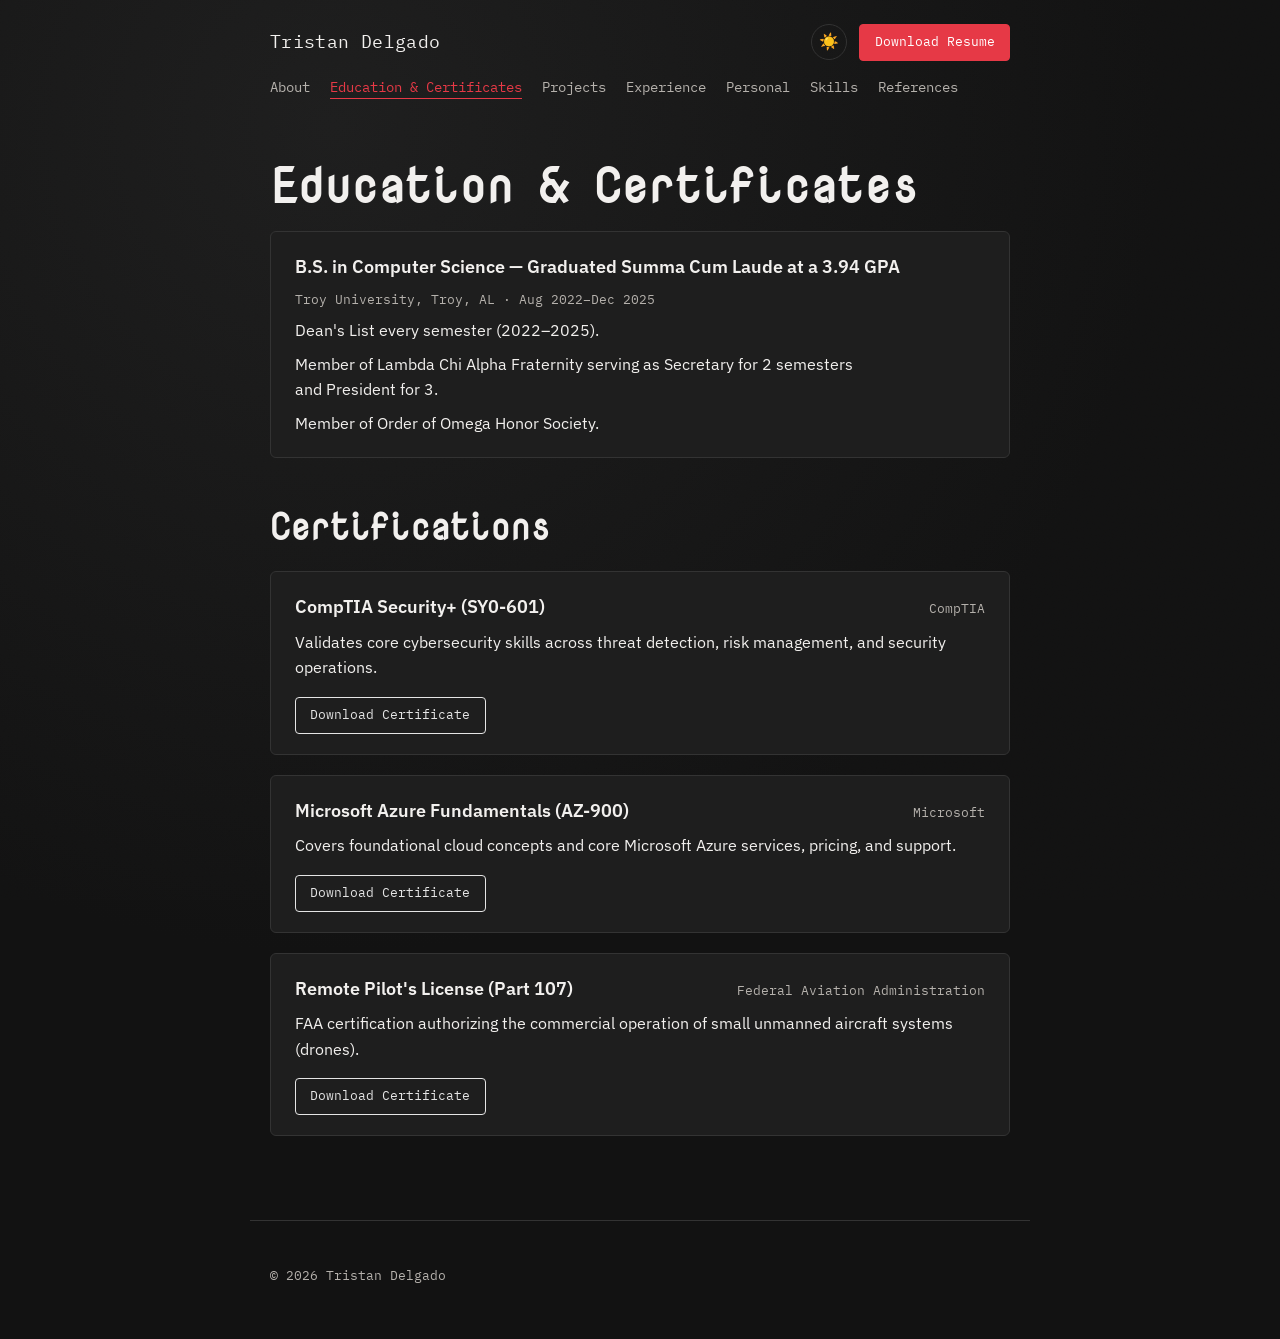
==== html/education.html @ 0bd562ab "Updated color scheme" ====
<!DOCTYPE html>
<html lang="en-US">
<head>
    <script>
(function () {
    try {
        if (localStorage.getItem('theme') === 'light') {
            document.documentElement.setAttribute('data-theme', 'light');
        }
    } catch (e) {}
})();
    </script>
    <title>Education & Certificates — Tristan Delgado</title>
    <link rel="icon" type="image/png" href="../images/favicon.png">

    <link rel="stylesheet" type="text/css" href="../css/main.css">
    <meta charset="UTF-8">
    <meta http-equiv="X-UA-Compatible" content="IE=edge">
    <meta name="viewport" content="width=device-width, initial-scale=1.0">
</head>
<body>
    <header class="site-header">
        <div class="header-top">
            <a class="logo" href="../index.html">Tristan Delgado</a>
            <div class="header-actions">
                <button class="theme-toggle" id="theme-toggle" type="button" aria-label="Switch to light mode" aria-pressed="true">☀️</button>
                <a class="btn" href="../files/Tristan%20Delgado%20Resume_07.31.2026.pdf" download="Tristan Delgado Resume.pdf">Download Resume</a>
            </div>
        </div>
        <nav class="site-nav">
            <ul>
                <li><a href="../index.html">About</a></li>
                <li><a href="education.html">Education &amp; Certificates</a></li>
                <li><a href="projects.html">Projects</a></li>
                <li><a href="experience.html">Experience</a></li>
                <li><a href="personal.html">Personal</a></li>
                <li><a href="skills.html">Skills</a></li>
                <li><a href="references.html">References</a></li>
            </ul>
        </nav>
    </header>

    <main>
        <h1 class="page-title">Education &amp; Certificates</h1>

        <!-- Duplicate this .entry block for each additional degree/program -->
        <article class="entry">
            <div class="entry-header">
                <h3>B.S. in Computer Science &mdash; Graduated Summa Cum Laude at a 3.94 GPA</h3>
                <span class="entry-meta">Troy University, Troy, AL &middot; Aug 2022–Dec 2025</span>
            </div>
            <p>Dean's List every semester (2022–2025).</p>
            <p>Member of Lambda Chi Alpha Fraternity serving as Secretary for 2 semesters <br> and President for 3.</p>
            <p>Member of Order of Omega Honor Society.</p>
        </article>

        <h2 class="section-title">Certifications</h2>

        <!-- Duplicate this .entry block for each additional certification.
             Drop the matching PDF into ../files/certs/ using the filename in the href below. -->
        <article class="entry">
            <div class="entry-header">
                <h3>CompTIA Security+ (SY0-601)</h3>
                <span class="entry-meta">CompTIA</span>
            </div>
            <p>Validates core cybersecurity skills across threat detection, risk management, and security operations.</p>
            <div class="cert-actions">
                <a class="btn btn-outline" href="../files/certs/Tristan%20Delgado%20CompTIA%20Security+%20CE.pdf" download>Download Certificate</a>
            </div>
        </article>

        <article class="entry">
            <div class="entry-header">
                <h3>Microsoft Azure Fundamentals (AZ-900)</h3>
                <span class="entry-meta">Microsoft</span>
            </div>
            <p>Covers foundational cloud concepts and core Microsoft Azure services, pricing, and support.</p>
            <div class="cert-actions">
                <a class="btn btn-outline" href="../files/certs/Tristan%20Delgado%20AZ900Cert.pdf" download>Download Certificate</a>
            </div>
        </article>

        <article class="entry">
            <div class="entry-header">
                <h3>Remote Pilot's License (Part 107)</h3>
                <span class="entry-meta">Federal Aviation Administration</span>
            </div>
            <p>FAA certification authorizing the commercial operation of small unmanned aircraft systems (drones).</p>
            <div class="cert-actions">
                <a class="btn btn-outline" href="../files/certs/Tristan%20Delgado%20Remote%20Pilot%20License.pdf" download>Download Certificate</a>
            </div>
        </article>
    </main>

    <footer class="site-footer">
        <p>&copy; <span id="year"></span> Tristan Delgado</p>
    </footer>

    <script src="../js/main.js"></script>
</body>
</html>
---- css/main.css ----
@import url('https://fonts.googleapis.com/css2?family=IBM+Plex+Mono:wght@400;500;600&family=IBM+Plex+Sans:wght@400;500;600&family=Nova+Mono&display=swap');

:root {
    --bg: #121212;
    --surface: #1E1E1E;
    --text: #F2F0EE;
    --text-muted: #B5B1AC;
    --accent: #E63946;
    --accent-2: #E5E5E5;
    --on-accent: #FFFFFF;
    --on-accent-2: #121212;
    --border: #333333;

    --font-display: "Nova Mono", monospace;
    --font-mono: "IBM Plex Mono", monospace;
    --font-sans: "IBM Plex Sans", sans-serif;

    --container-width: 780px;
}

:root[data-theme="light"] {
    --bg: #FFFFFF;
    --surface: #F6F6F6;
    --text: #1A1A1A;
    --text-muted: #55524F;
    --accent: #C1121F;
    --accent-2: #111111;
    --on-accent: #FFFFFF;
    --on-accent-2: #FFFFFF;
    --border: #E0E0E0;
}

*,
*::before,
*::after {
    box-sizing: border-box;
}

html,
body {
    margin: 0;
    padding: 0;
}

body {
    background-color: var(--bg);
    color: var(--text);
    font-family: var(--font-sans);
    line-height: 1.6;
    min-height: 100vh;
    position: relative;
    overflow-x: hidden;
}

body,
.entry,
.skill-list li,
.hero-photo,
.site-footer,
.btn,
.btn-outline,
.theme-toggle {
    transition: background-color 0.2s ease, color 0.2s ease, border-color 0.2s ease;
}

/* Ambient background: slow gradient drift + faint grain, kept subtle on purpose */
body::before {
    content: "";
    position: fixed;
    inset: -10%;
    z-index: -2;
    background: radial-gradient(circle at 30% 20%, var(--surface), var(--bg) 60%);
    animation: drift 40s ease-in-out infinite alternate;
}

body::after {
    content: "";
    position: fixed;
    inset: 0;
    z-index: -1;
    opacity: 0.045;
    mix-blend-mode: overlay;
    pointer-events: none;
    background-image: url("data:image/svg+xml;utf8,<svg xmlns='http://www.w3.org/2000/svg'><filter id='n'><feTurbulence type='fractalNoise' baseFrequency='0.85' numOctaves='2' stitchTiles='stitch'/></filter><rect width='100%25' height='100%25' filter='url(%23n)'/></svg>");
}

@keyframes drift {
    from {
        transform: translate(0, 0) scale(1);
    }
    to {
        transform: translate(-4%, 3%) scale(1.05);
    }
}

@media (prefers-reduced-motion: reduce) {
    body::before {
        animation: none;
    }
}

a {
    color: var(--accent);
}

/* Header / nav */
.site-header {
    max-width: var(--container-width);
    margin: 0 auto;
    padding: 1.5rem 1.25rem 1rem;
}

.header-top {
    display: flex;
    align-items: center;
    justify-content: space-between;
    flex-wrap: wrap;
    gap: 0.75rem 1rem;
}

.header-actions {
    display: flex;
    align-items: center;
    gap: 0.75rem;
}

.logo {
    font-family: var(--font-mono);
    font-size: 1.1rem;
    color: var(--text);
    text-decoration: none;
    letter-spacing: 0.02em;
}

.site-nav {
    margin-top: 1rem;
}

.btn {
    display: inline-block;
    font-family: var(--font-mono);
    font-size: 0.8rem;
    color: var(--on-accent);
    background-color: var(--accent);
    border: 1px solid var(--accent);
    border-radius: 4px;
    padding: 0.45rem 0.9rem;
    text-decoration: none;
    white-space: nowrap;
    transition: background-color 0.15s ease, color 0.15s ease;
}

.btn:hover,
.btn:focus-visible {
    background-color: transparent;
    color: var(--accent);
}

.btn-outline {
    color: var(--accent-2);
    background-color: transparent;
    border-color: var(--accent-2);
}

.btn-outline:hover,
.btn-outline:focus-visible {
    background-color: var(--accent-2);
    color: var(--on-accent-2);
}

.theme-toggle {
    display: inline-flex;
    align-items: center;
    justify-content: center;
    width: 2.25rem;
    height: 2.25rem;
    font-size: 1rem;
    line-height: 1;
    color: var(--text);
    background-color: transparent;
    border: 1px solid var(--border);
    border-radius: 50%;
    cursor: pointer;
    padding: 0;
}

.theme-toggle:hover,
.theme-toggle:focus-visible {
    border-color: var(--accent);
    color: var(--accent);
}

.site-nav ul {
    list-style: none;
    display: flex;
    flex-wrap: wrap;
    gap: 1.25rem;
    margin: 0;
    padding: 0;
    font-family: var(--font-mono);
    font-size: 0.85rem;
}

.site-nav a {
    color: var(--text-muted);
    text-decoration: none;
    padding-bottom: 2px;
    border-bottom: 1px solid transparent;
    transition: color 0.15s ease, border-color 0.15s ease;
}

.site-nav a:hover,
.site-nav a:focus-visible {
    color: var(--text);
    border-color: var(--accent-2);
}

.site-nav a.active {
    color: var(--accent);
    border-color: var(--accent);
}

/* Main content */
main {
    max-width: var(--container-width);
    margin: 0 auto;
    padding: 1rem 1.25rem 4rem;
}

/* Hero (index page) */
.hero-top {
    display: flex;
    align-items: center;
    gap: 1.5rem;
    flex-wrap: wrap;
}

.hero-photo {
    width: 128px;
    height: 128px;
    flex-shrink: 0;
    border-radius: 50%;
    border: 1px dashed var(--border);
    background-color: var(--surface);
    display: flex;
    align-items: center;
    justify-content: center;
    overflow: hidden;
    color: var(--text-muted);
    font-family: var(--font-mono);
    font-size: 0.75rem;
    text-align: center;
}

.hero-photo img {
    width: 100%;
    height: 100%;
    object-fit: cover;
}

.hero .tagline {
    font-family: var(--font-mono);
    color: var(--accent-2);
    font-size: 0.9rem;
    letter-spacing: 0.03em;
    margin: 0 0 1.5rem;
}

.hero h5 {
    font-family: var(--font-mono);
    color: var(--text-muted);
    font-size: 1.1rem;
    letter-spacing: 0.08em;
    text-transform: uppercase;
    margin: 0 0 0.25rem;
}

.hero h1 {
    font-family: var(--font-display);
    color: var(--text);
    font-size: clamp(2.75rem, 8vw, 5.5rem);
    margin: 0 0 1.5rem;
    line-height: 1;
}

.hero p {
    max-width: 60ch;
    color: var(--text-muted);
    font-size: 1.05rem;
}

.contact-list {
    list-style: none;
    margin: 2rem 0 0;
    padding: 0;
    display: flex;
    flex-direction: column;
    gap: 0.5rem;
    font-family: var(--font-mono);
    font-size: 0.95rem;
}

.contact-list li {
    overflow-wrap: break-word;
    word-break: break-word;
}

.contact-list a {
    text-decoration: none;
    border-bottom: 1px solid transparent;
}

.contact-list a:hover,
.contact-list a:focus-visible {
    border-color: var(--accent);
}

/* Sub-page titles */
.page-title {
    font-family: var(--font-display);
    font-size: clamp(2rem, 5vw, 3rem);
    margin: 1rem 0 0.5rem;
}

.page-intro {
    color: var(--text-muted);
    max-width: 65ch;
    margin-bottom: 2.5rem;
}

/* Entry cards (education, projects, experience, references) */
.entry {
    border: 1px solid var(--border);
    border-radius: 6px;
    padding: 1.25rem 1.5rem;
    margin-bottom: 1.25rem;
    background-color: var(--surface);
}

.entry-header {
    display: flex;
    flex-wrap: wrap;
    align-items: baseline;
    justify-content: space-between;
    gap: 0.5rem;
    margin-bottom: 0.5rem;
}

.entry-header h3 {
    margin: 0;
    font-family: var(--font-sans);
    font-weight: 600;
    font-size: 1.15rem;
    min-width: 0;
    overflow-wrap: break-word;
    word-break: break-word;
}

.entry-meta {
    font-family: var(--font-mono);
    font-size: 0.8rem;
    color: var(--text-muted);
    overflow-wrap: break-word;
    word-break: break-word;
    min-width: 0;
}

.entry p,
.entry ul {
    margin: 0.5rem 0 0;
    color: var(--text);
    overflow-wrap: break-word;
    word-break: break-word;
}

.entry ul {
    padding-left: 1.2rem;
}

/* Section titles (e.g. Certifications under Education) */
.section-title {
    font-family: var(--font-display);
    font-size: clamp(1.5rem, 4vw, 2.25rem);
    margin: 2.5rem 0 1rem;
}

.cert-actions {
    margin-top: 1rem;
}

/* Skills page */
.skills-grid {
    display: grid;
    grid-template-columns: repeat(auto-fit, minmax(200px, 1fr));
    gap: 1.5rem;
}

.skill-group h3 {
    font-family: var(--font-mono);
    font-size: 0.95rem;
    color: var(--accent-2);
    text-transform: uppercase;
    letter-spacing: 0.05em;
    margin-bottom: 0.5rem;
}

.skill-list {
    list-style: none;
    margin: 0;
    padding: 0;
    display: flex;
    flex-wrap: wrap;
    gap: 0.5rem;
}

.skill-list li {
    border: 1px solid var(--border);
    border-radius: 4px;
    padding: 0.3rem 0.7rem;
    font-size: 0.9rem;
}

/* Small screens */
@media (max-width: 480px) {
    .site-nav ul {
        gap: 0.65rem 1rem;
        font-size: 0.8rem;
    }

    .hero-photo {
        width: 96px;
        height: 96px;
    }

    .entry {
        padding: 1rem 1.1rem;
    }

    .entry-header {
        flex-direction: column;
        align-items: flex-start;
        gap: 0.25rem;
    }

    .btn {
        white-space: normal;
    }
}

/* Footer */
.site-footer {
    max-width: var(--container-width);
    margin: 0 auto;
    padding: 2rem 1.25rem 2.5rem;
    color: var(--text-muted);
    font-family: var(--font-mono);
    font-size: 0.8rem;
    border-top: 1px solid var(--border);
}
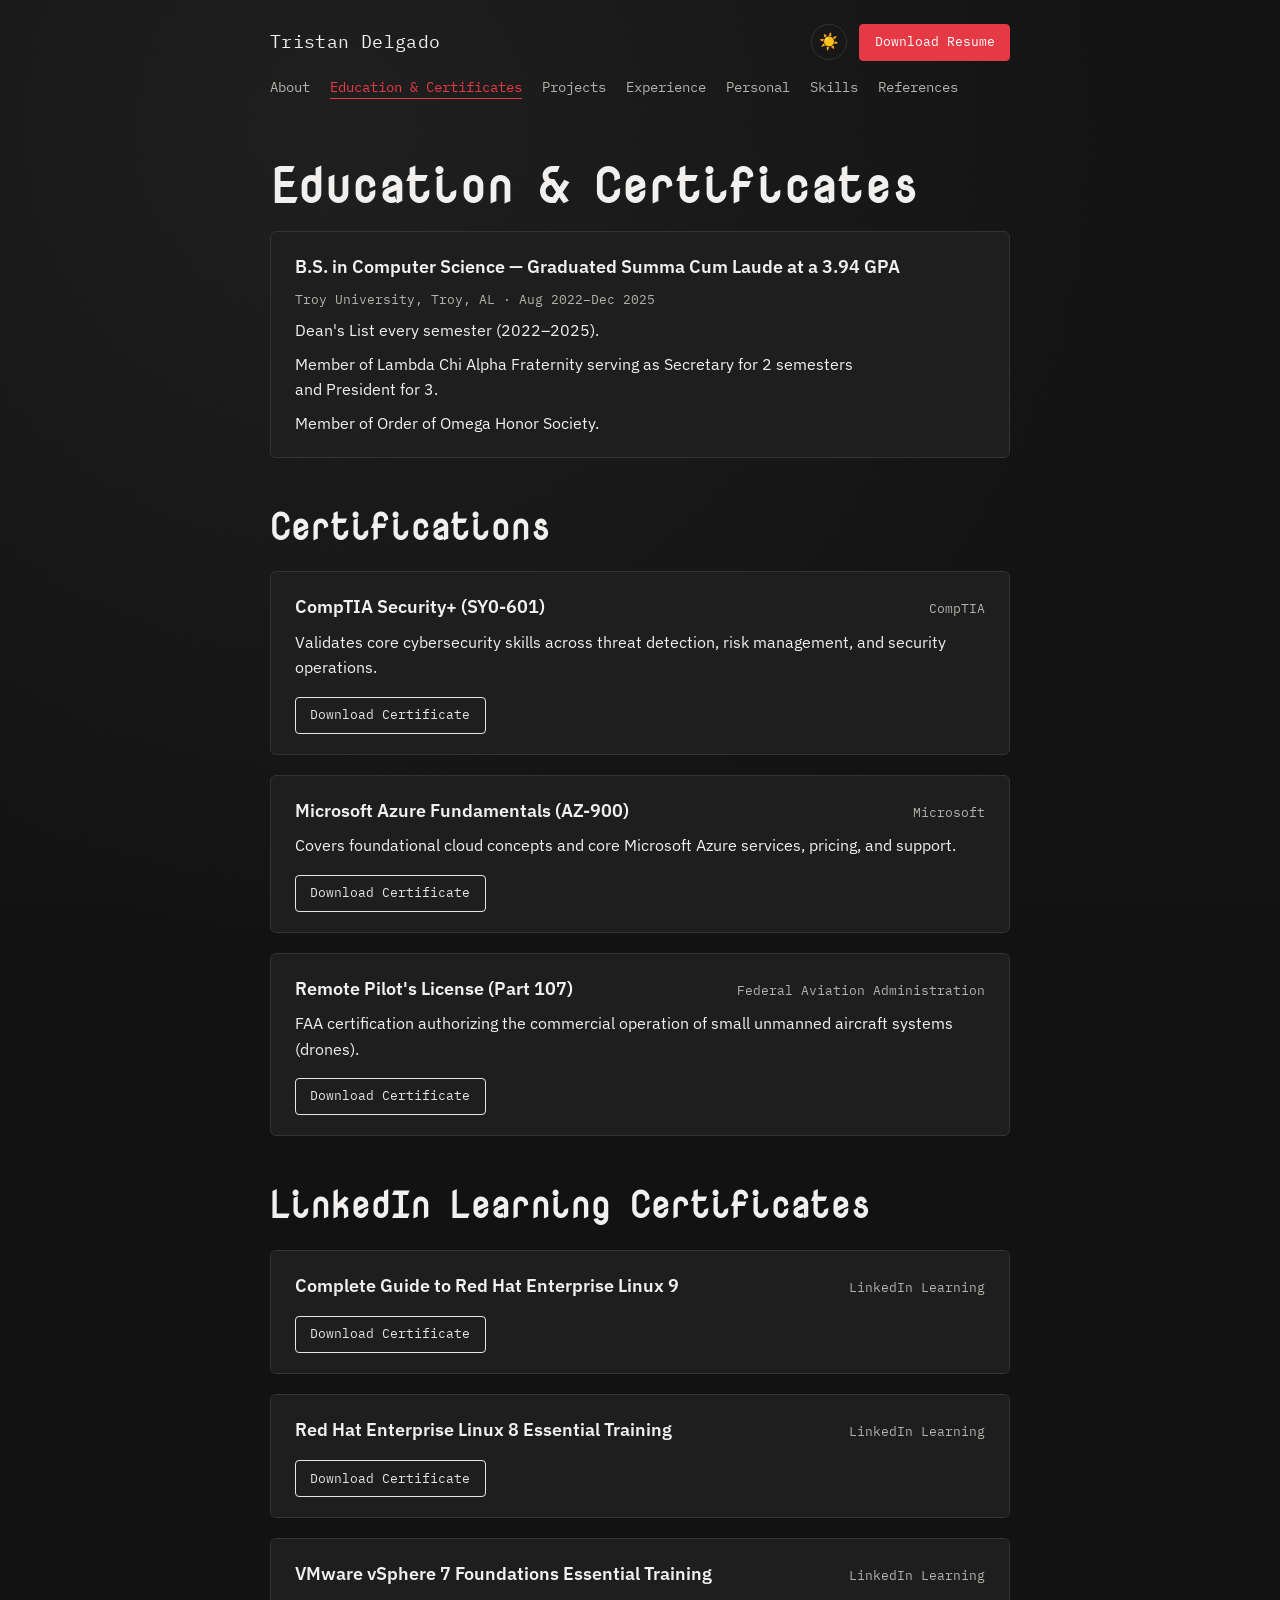
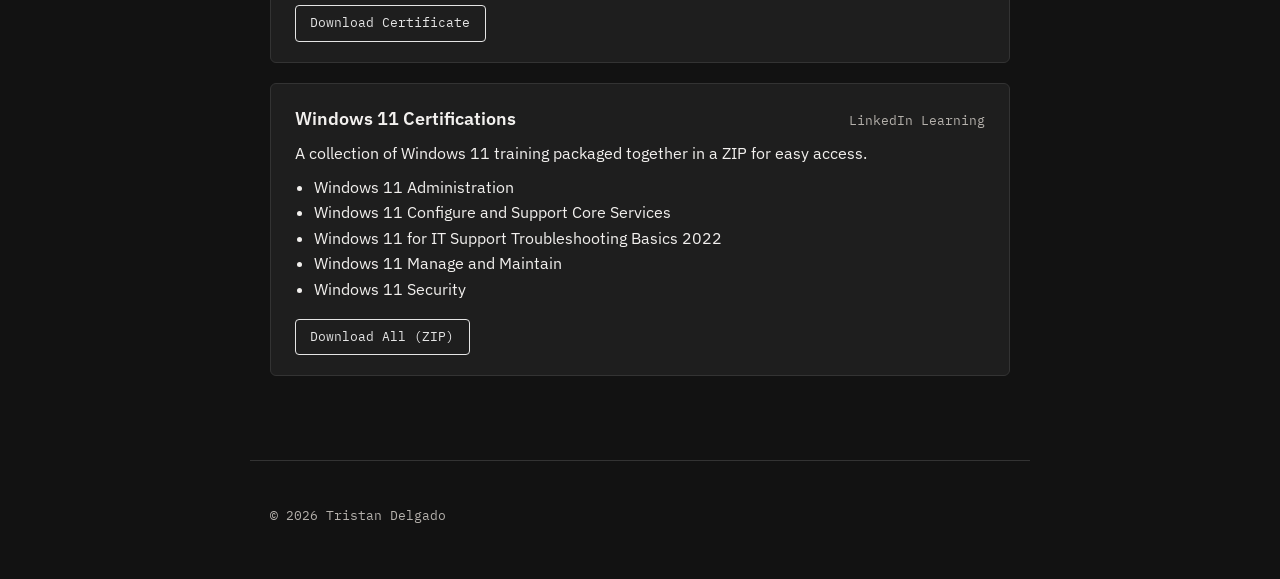
==== commit b75e3b89: "Added LinkedIn Learning Certs" ====
--- a/html/education.html
+++ b/html/education.html
@@ -90,6 +90,58 @@
                 <a class="btn btn-outline" href="../files/certs/Tristan%20Delgado%20Remote%20Pilot%20License.pdf" download>Download Certificate</a>
             </div>
         </article>
+
+        <h2 class="section-title">LinkedIn Learning Certificates</h2>
+
+        <!-- Duplicate this .entry block for each additional LinkedIn Learning certificate.
+             Drop the matching PDF into ../files/certs/ using the filename in the href below. -->
+        <article class="entry">
+            <div class="entry-header">
+                <h3>Complete Guide to Red Hat Enterprise Linux 9</h3>
+                <span class="entry-meta">LinkedIn Learning</span>
+            </div>
+            <div class="cert-actions">
+                <a class="btn btn-outline" href="../files/certs/Tristan%20Delgado%20Complete%20Guide%20to%20Red%20Hat%20Enterprise%20Linux%209.pdf" download>Download Certificate</a>
+            </div>
+        </article>
+
+        <article class="entry">
+            <div class="entry-header">
+                <h3>Red Hat Enterprise Linux 8 Essential Training</h3>
+                <span class="entry-meta">LinkedIn Learning</span>
+            </div>
+            <div class="cert-actions">
+                <a class="btn btn-outline" href="../files/certs/Tristan%20Delgado%20Red%20Hat%20Enterprise%20Linux%208%20Essential%20Training.pdf" download>Download Certificate</a>
+            </div>
+        </article>
+
+        <article class="entry">
+            <div class="entry-header">
+                <h3>VMware vSphere 7 Foundations Essential Training</h3>
+                <span class="entry-meta">LinkedIn Learning</span>
+            </div>
+            <div class="cert-actions">
+                <a class="btn btn-outline" href="../files/certs/Tristan%20Delgado%20VMware%20vSphere%207%20Foundations%20Essential%20Training.pdf" download>Download Certificate</a>
+            </div>
+        </article>
+
+        <article class="entry">
+            <div class="entry-header">
+                <h3>Windows 11 Certifications</h3>
+                <span class="entry-meta">LinkedIn Learning</span>
+            </div>
+            <p>A collection of Windows 11 training packaged together in a ZIP for easy access.</p>
+            <ul>
+                <li>Windows 11 Administration</li>
+                <li>Windows 11 Configure and Support Core Services</li>
+                <li>Windows 11 for IT Support Troubleshooting Basics 2022</li>
+                <li>Windows 11 Manage and Maintain</li>
+                <li>Windows 11 Security</li>
+            </ul>
+            <div class="cert-actions">
+                <a class="btn btn-outline" href="../files/certs/Tristan%20Delgado%20Windows%2011%20LinkedIn%20Learning%20Certificates.zip" download>Download All (ZIP)</a>
+            </div>
+        </article>
     </main>
 
     <footer class="site-footer">
